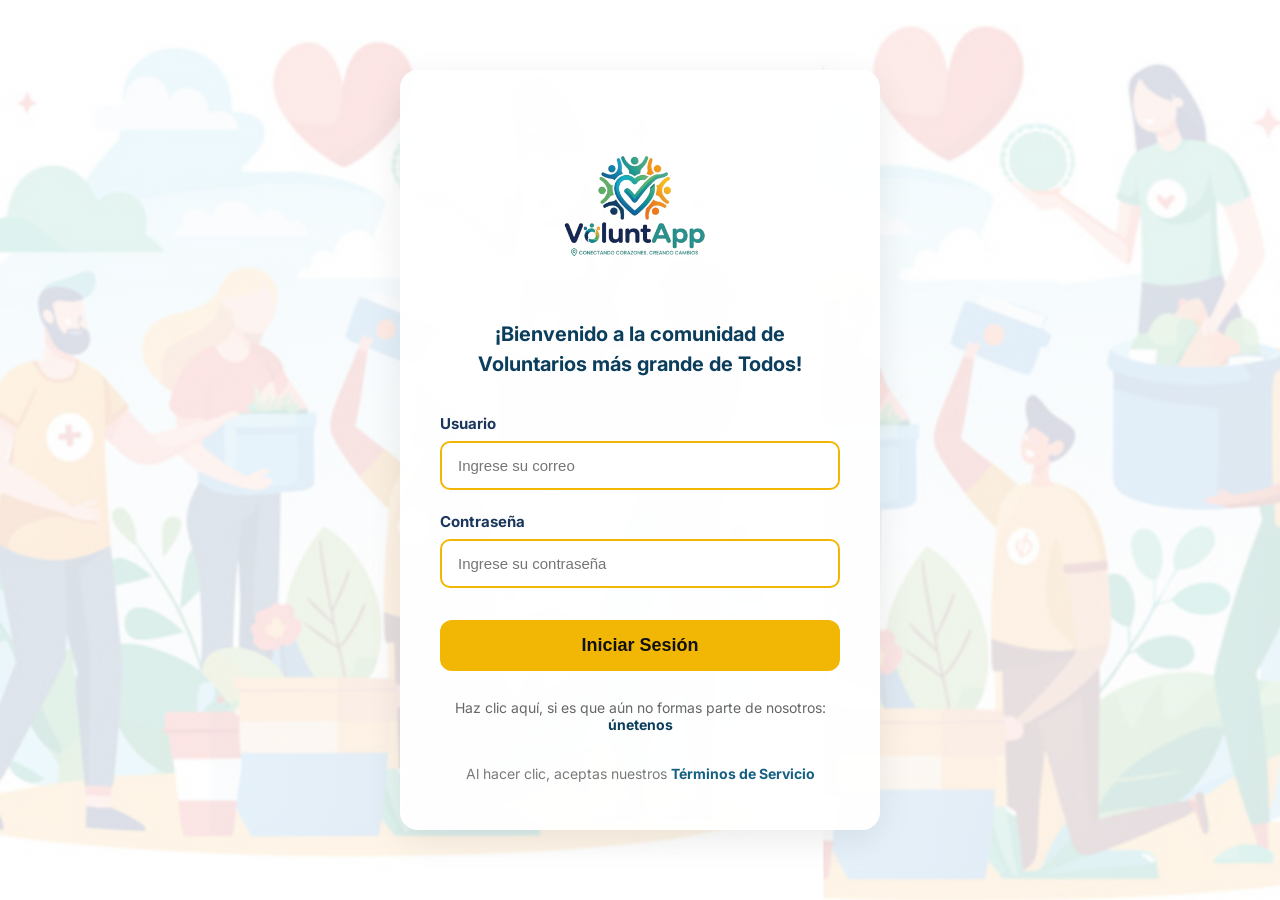
==== frontend/pages/dashboard.html @ 780fa069 "Avance Sprint 2 - login dashboard CRUD voluntarios" ====
<!-- frontend/pages/dashboard.html -->

<!DOCTYPE html>
<html lang="es">
<head>
  <meta charset="UTF-8">
  <meta name="viewport" content="width=device-width, initial-scale=1.0">
  <title>Dashboard Administrador - VoluntApp</title>

  <link href="https://fonts.googleapis.com/css2?family=Inter:wght@400;500;600;700;800&display=swap" rel="stylesheet">

  <style>
    * {
      margin: 0;
      padding: 0;
      box-sizing: border-box;
      font-family: "Inter", sans-serif;
    }

    body {
      background: #f5f7fa;
      color: #1f2937;
    }

    /* TOPBAR */

    .topbar {
      width: 100%;
      height: 85px;
      background: #ffffff;
      display: flex;
      justify-content: space-between;
      align-items: center;
      padding: 0 35px;
      box-shadow: 0 2px 15px rgba(0,0,0,0.05);
    }

    .logo-area {
      display: flex;
      align-items: center;
      gap: 12px;
    }

    .logo-area img {
      width: 50px;
    }

    .logo-area h2 {
      color: #156082;
      font-size: 30px;
      font-weight: 800;
    }

    .top-menu {
      display: flex;
      gap: 30px;
    }

    .top-menu a {
      text-decoration: none;
      color: #374151;
      font-weight: 600;
      font-size: 15px;
    }

    .user-area {
      display: flex;
      align-items: center;
      gap: 18px;
    }

    .user-box {
      display: flex;
      align-items: center;
      gap: 10px;
    }

    .user-box img {
      width: 42px;
      height: 42px;
      border-radius: 50%;
      object-fit: cover;
    }

    .logout-btn {
      background: #f2b705;
      border: none;
      padding: 10px 18px;
      border-radius: 10px;
      font-weight: 700;
      cursor: pointer;
    }

    /* LAYOUT */

    .container {
      display: flex;
      min-height: calc(100vh - 85px);
    }

    /* SIDEBAR */

    .sidebar {
      width: 260px;
      background: #ffffff;
      padding: 30px 20px;
      border-right: 1px solid #e5e7eb;
    }

    .sidebar-menu {
      display: flex;
      flex-direction: column;
      gap: 14px;
    }

    .sidebar-menu a {
      text-decoration: none;
      color: #374151;
      font-weight: 600;
      padding: 14px 16px;
      border-radius: 12px;
      transition: 0.2s;
    }

    .sidebar-menu a:hover {
      background: #e8f4f8;
      color: #156082;
    }

    .active {
      background: #e8f4f8;
      color: #156082 !important;
    }

    /* MAIN */

    .main-content {
      flex: 1;
      padding: 35px;
    }

    .welcome h1 {
      font-size: 34px;
      margin-bottom: 10px;
      color: #111827;
    }

    .welcome p {
      color: #6b7280;
      margin-bottom: 30px;
    }

    /* CARDS */

    .cards {
      display: grid;
      grid-template-columns: repeat(auto-fit, minmax(230px, 1fr));
      gap: 20px;
      margin-bottom: 35px;
    }

    .card {
      background: #ffffff;
      padding: 25px;
      border-radius: 18px;
      box-shadow: 0 5px 18px rgba(0,0,0,0.04);
    }

    .card h3 {
      color: #156082;
      margin-bottom: 10px;
    }

    .card p {
      color: #6b7280;
      line-height: 1.6;
      font-size: 14px;
    }

    /* MODAL */

    .modal {
      display: none;
      position: fixed;
      z-index: 999;
      left: 0;
      top: 0;
      width: 100%;
      height: 100%;
      background: rgba(0,0,0,0.45);
      justify-content: center;
      align-items: center;
    }

    .modal-content {
      background: white;
      width: 90%;
      max-width: 650px;
      border-radius: 18px;
      padding: 35px;
      position: relative;
    }

    .modal-content h2 {
      color: #156082;
      margin-bottom: 10px;
    }

    .modal-content p {
      margin-bottom: 25px;
      color: #555;
    }

    .close-modal {
      position: absolute;
      right: 20px;
      top: 15px;
      font-size: 30px;
      cursor: pointer;
      font-weight: bold;
    }

    .modal-buttons {
      display: grid;
      gap: 15px;
    }

    .modal-buttons button {
      padding: 15px;
      border: none;
      border-radius: 12px;
      background: #156082;
      color: white;
      font-weight: 700;
      cursor: pointer;
    }

    #resultadoVoluntarios {
      margin-top: 25px;
      padding-top: 20px;
      border-top: 1px solid #e5e7eb;
    }
  </style>
</head>
<body>

<header class="topbar">

  <div class="logo-area">
    <img src="../assets/img/logo.png" alt="Logo">
    <h2>VoluntApp</h2>
  </div>

  <nav class="top-menu">
    <a href="#">Inicio</a>
    <a href="#">Voluntarios</a>
    <a href="#">Actividades</a>
    <a href="#">Reportes</a>
  </nav>

  <div class="user-area">

    <div class="user-box">
      <img src="../assets/img/boton.png" alt="Admin">
      <strong id="nombreUsuario">Admin</strong>
    </div>

    <button id="logoutBtn" class="logout-btn">
      Cerrar Sesión
    </button>

  </div>

</header>

<div class="container">

  <aside class="sidebar">

    <div class="sidebar-menu">
      <a href="#" class="active">Inicio</a>
      <a href="#" id="btnVoluntarios">Gestión de Voluntarios</a>
      <a href="#">Campañas</a>
      <a href="#">Actividades</a>
      <a href="#">Inscripciones</a>
      <a href="#">Comentarios</a>
      <a href="#">Configuración</a>
    </div>

  </aside>

  <main class="main-content">

    <section class="welcome">
      <h1 id="bienvenida">
        ¡Bienvenido Administrador!
      </h1>

      <p>
        Aquí puedes gestionar toda la plataforma.
      </p>
    </section>

    <section class="cards">

      <div class="card">
        <h3>Voluntarios</h3>
        <p>Administra voluntarios registrados.</p>
      </div>

      <div class="card">
        <h3>Actividades</h3>
        <p>Gestiona eventos y campañas.</p>
      </div>

      <div class="card">
        <h3>Inscripciones</h3>
        <p>Control de participación.</p>
      </div>

      <div class="card">
        <h3>Reportes</h3>
        <p>Visualiza estadísticas generales.</p>
      </div>

    </section>

  </main>

</div>

<!-- MODAL -->

<div id="modalVoluntarios" class="modal">

  <div class="modal-content">

    <span class="close-modal" id="cerrarModal">&times;</span>

    <h2>Gestión de Voluntarios</h2>
    <p>Seleccione una opción:</p>

    <div class="modal-buttons">

      <button onclick="verVoluntarios()">
        Ver lista de voluntarios
      </button>

      <button onclick="agregarVoluntario()">
        Agregar voluntario
      </button>

      <button onclick="eliminarVoluntario()">
        Eliminar voluntario
      </button>

      <button onclick="verEliminados()">
        Ver voluntarios eliminados
      </button>

    </div>

    <div id="resultadoVoluntarios"></div>

  </div>

</div>

<script src="../assets/js/dashboard.js"></script>

</body>
</html>
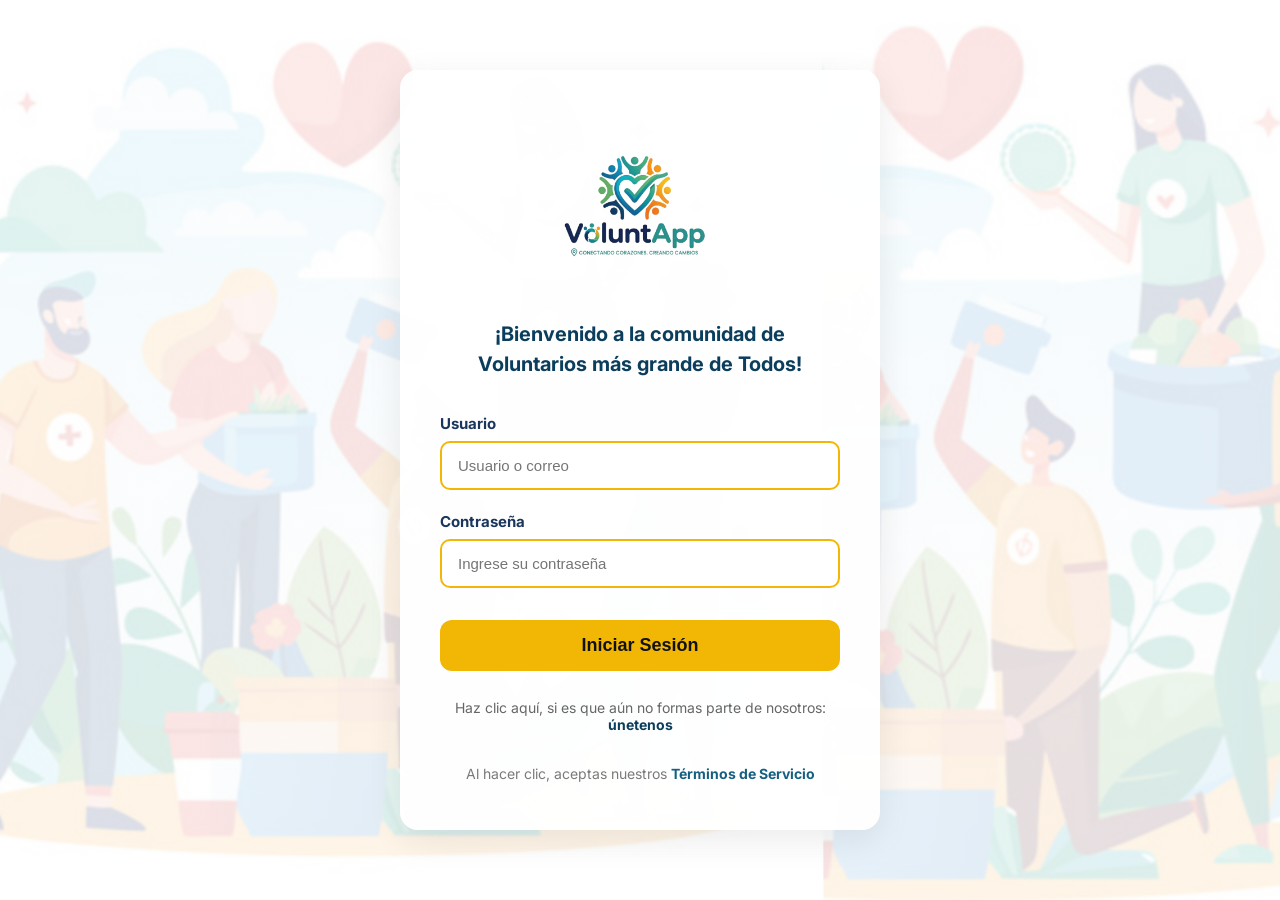
==== commit e35903df: "Mejora visual dashboard y topbar" ====
--- a/frontend/pages/dashboard.html
+++ b/frontend/pages/dashboard.html
@@ -67,6 +67,36 @@
       display: flex;
       align-items: center;
       gap: 18px;
+    }
+    .notification-area {
+     position: relative;
+      font-size: 22px;
+      cursor: pointer;
+    }
+
+    .notification-badge {
+      position: absolute;
+      top: -8px;
+      right: -10px;
+     background: #ef4444;
+      color: white;
+      font-size: 11px;
+      width: 18px;
+      height: 18px;
+      border-radius: 50%;
+      display: flex;
+     align-items: center;
+     justify-content: center;
+     font-weight: 700;
+    }
+
+    .role-box {
+      background: #e8f4f8;
+      color: #156082;
+      padding: 8px 14px;
+      border-radius: 10px;
+      font-size: 13px;
+      font-weight: 700;
     }
 
     .user-box {
@@ -251,12 +281,6 @@
     <h2>VoluntApp</h2>
   </div>
 
-  <nav class="top-menu">
-    <a href="#">Inicio</a>
-    <a href="#">Voluntarios</a>
-    <a href="#">Actividades</a>
-    <a href="#">Reportes</a>
-  </nav>
 
   <div class="user-area">
 
@@ -265,6 +289,24 @@
       <strong id="nombreUsuario">Admin</strong>
     </div>
 
+    <div class="notification-area">
+
+      <span class="notification-icon"> 
+        🔔
+      </span>
+
+      <span class="notification-badge">
+        3
+      </span>
+
+    </div>
+
+    <div class="role-box">
+      <span id="rolUsuario">
+        Administrador
+      </span>
+    </div>
+
     <button id="logoutBtn" class="logout-btn">
       Cerrar Sesión
     </button>
@@ -280,11 +322,11 @@
     <div class="sidebar-menu">
       <a href="#" class="active">Inicio</a>
       <a href="#" id="btnVoluntarios">Gestión de Voluntarios</a>
-      <a href="#">Campañas</a>
-      <a href="#">Actividades</a>
-      <a href="#">Inscripciones</a>
-      <a href="#">Comentarios</a>
-      <a href="#">Configuración</a>
+      <a href="#" id="btnCampanas">Campañas</a>
+      <a href="#" id="btnActividades">Actividades</a>
+      <a href="#" id="btnInscripciones">Inscripciones</a>
+      <a href="#"id="btnComentarios">Comentarios</a>
+      <a href="#"id="btnConfiguracion">Configuración</a>
     </div>
 
   </aside>
@@ -294,34 +336,34 @@
     <section class="welcome">
       <h1 id="bienvenida">
         ¡Bienvenido Administrador!
-      </h1>
+     </h1>
 
       <p>
         Aquí puedes gestionar toda la plataforma.
       </p>
     </section>
 
-    <section class="cards">
+   <section class="cards">
+
+     <div class="card">
+        <h3>Voluntarios</h3>
+        <p id="totalVoluntarios">0</p>
+      </div>
 
       <div class="card">
-        <h3>Voluntarios</h3>
-        <p>Administra voluntarios registrados.</p>
-      </div>
+       <h3>Campañas</h3>
+       <p id="totalCampañas">0</p>
+     </div>
 
       <div class="card">
         <h3>Actividades</h3>
-        <p>Gestiona eventos y campañas.</p>
-      </div>
+       <p id="totalActividades">0</p>
+     </div>
 
       <div class="card">
-        <h3>Inscripciones</h3>
-        <p>Control de participación.</p>
-      </div>
-
-      <div class="card">
-        <h3>Reportes</h3>
-        <p>Visualiza estadísticas generales.</p>
-      </div>
+       <h3>Inscripciones</h3>
+       <p id="totalInscripciones">0</p>
+     </div>
 
     </section>
 
@@ -329,7 +371,7 @@
 
 </div>
 
-<!-- MODAL -->
+<!-- MODAL VOLUNTARIOS-->
 
 <div id="modalVoluntarios" class="modal">
 
@@ -366,7 +408,125 @@
 
 </div>
 
+<!-- MODAL CAMPAÑAS-->
+
+<div id="modalCampanas" class="modal">
+
+  <div class="modal-content">
+
+    <span class="close-modal" id="cerrarModalCampanas">&times;</span>
+
+    <h2>Gestión de Campañas</h2>
+    <p>Seleccione una opción:</p>
+
+    <div class="modal-buttons">
+
+      <button onclick="verCampanas()">
+        Ver campañas
+      </button>
+
+      <button onclick="crearCampana()">
+        Crear campaña
+      </button>
+
+      <button onclick="eliminarCampana()">
+        Eliminar campaña
+      </button>
+
+    </div>
+
+    <div id="resultadoCampanas"></div>
+
+  </div>
+
+</div>
+
+<!-- MODAL ACTIVIDADES-->
+
+<div id="modalActividades" class="modal">
+
+  <div class="modal-content">
+
+    <span class="close-modal" id="cerrarModalActividades">&times;</span>
+
+    <h2>Gestión de Actividades</h2>
+    <p>Seleccione una opción:</p>
+
+    <div class="modal-buttons">
+
+      <button onclick="verActividades()">
+        Ver actividades
+      </button>
+
+      <button onclick="crearActividad()">
+        Crear actividad
+      </button>
+
+      <button onclick="eliminarActividad()">
+        Eliminar actividad
+      </button>
+
+    </div>
+
+    <div id="resultadoActividades"></div>
+
+  </div>
+
+</div>
+
+<!-- MODAL INSCRIPCIONES-->
+
+<div id="modalInscripciones" class="modal">
+
+  <div class="modal-content">
+
+    <span class="close-modal" id="cerrarModalInscripciones">&times;</span>
+
+    <h2>Gestión de Inscripciones</h2>
+    <p>Seleccione una opción:</p>
+
+    <div class="modal-buttons">
+
+      <button onclick="verInscripciones()">
+        Ver inscripciones
+      </button>
+
+      <button onclick="crearInscripcion()">
+        Inscribir voluntario
+      </button>
+
+      <button onclick="eliminarInscripcion()">
+        Cancelar inscripción
+      </button>
+
+    </div>
+
+    <div id="resultadoInscripciones"></div>
+
+  </div>
+
+</div>
+
 <script src="../assets/js/dashboard.js"></script>
+
+<script>
+async function cargarStats() {
+    try {
+        const res = await fetch('http://localhost:3000/dashboard/stats');
+        const data = await res.json();
+
+        document.getElementById('totalVoluntarios').innerText = data.voluntarios;
+        document.getElementById('totalCampañas').innerText = data.campañas;
+        document.getElementById('totalActividades').innerText = data.actividades;
+        document.getElementById('totalInscripciones').innerText = data.inscripciones;
+
+    } catch (error) {
+        console.error('Error cargando stats:', error);
+    }
+}
+
+cargarStats();
+</script>
 
 </body>
 </html>
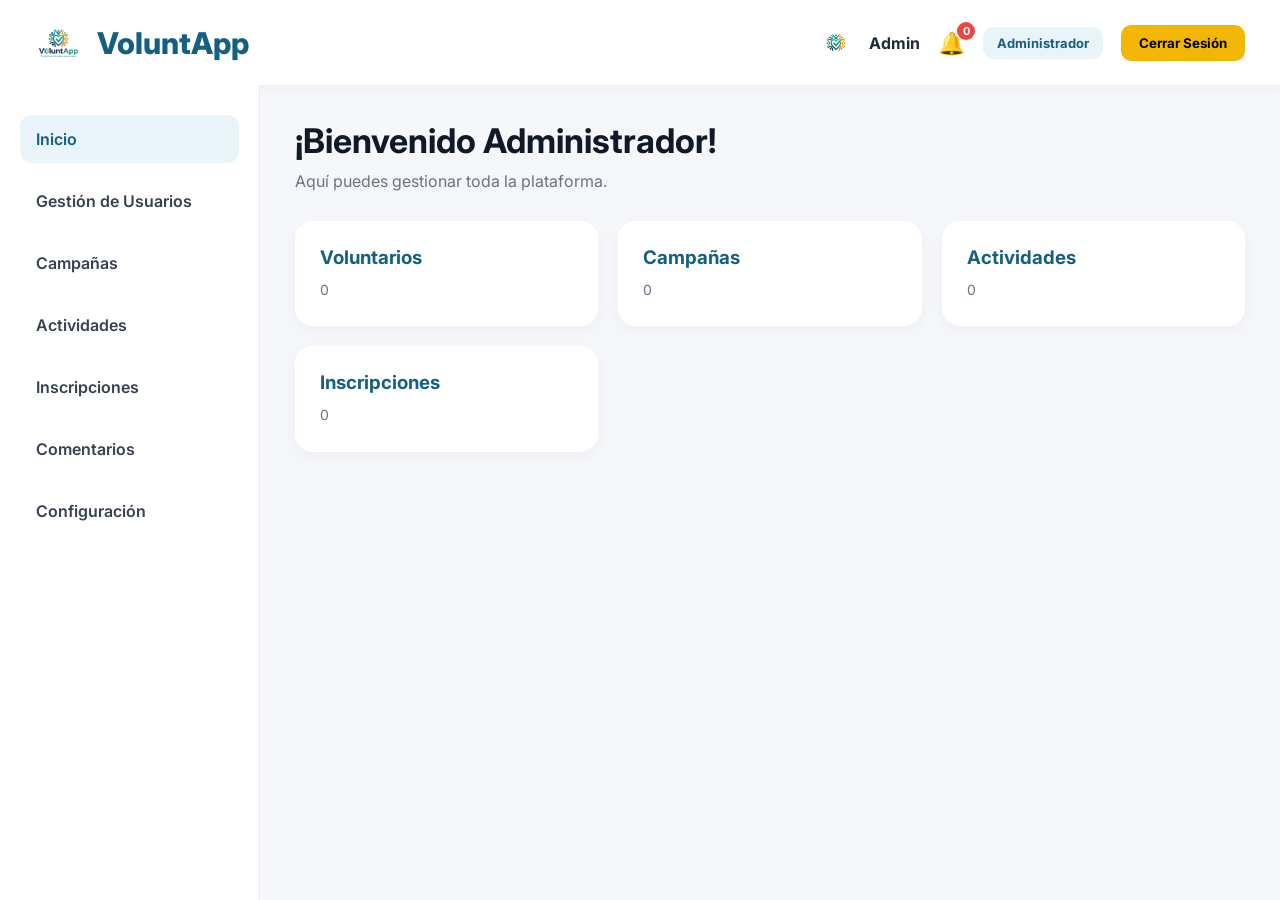
==== commit 57e3ea1e: "Sprint 5 Modulo de Configuracion y Notificaciones" ====
--- a/frontend/pages/dashboard.html
+++ b/frontend/pages/dashboard.html
@@ -9,267 +9,26 @@
 
   <link href="https://fonts.googleapis.com/css2?family=Inter:wght@400;500;600;700;800&display=swap" rel="stylesheet">
 
-  <style>
-    * {
-      margin: 0;
-      padding: 0;
-      box-sizing: border-box;
-      font-family: "Inter", sans-serif;
-    }
-
-    body {
-      background: #f5f7fa;
-      color: #1f2937;
-    }
-
-    /* TOPBAR */
-
-    .topbar {
-      width: 100%;
-      height: 85px;
-      background: #ffffff;
-      display: flex;
-      justify-content: space-between;
-      align-items: center;
-      padding: 0 35px;
-      box-shadow: 0 2px 15px rgba(0,0,0,0.05);
-    }
-
-    .logo-area {
-      display: flex;
-      align-items: center;
-      gap: 12px;
-    }
-
-    .logo-area img {
-      width: 50px;
-    }
-
-    .logo-area h2 {
-      color: #156082;
-      font-size: 30px;
-      font-weight: 800;
-    }
-
-    .top-menu {
-      display: flex;
-      gap: 30px;
-    }
-
-    .top-menu a {
-      text-decoration: none;
-      color: #374151;
-      font-weight: 600;
-      font-size: 15px;
-    }
-
-    .user-area {
-      display: flex;
-      align-items: center;
-      gap: 18px;
-    }
-    .notification-area {
-     position: relative;
-      font-size: 22px;
-      cursor: pointer;
-    }
-
-    .notification-badge {
-      position: absolute;
-      top: -8px;
-      right: -10px;
-     background: #ef4444;
-      color: white;
-      font-size: 11px;
-      width: 18px;
-      height: 18px;
-      border-radius: 50%;
-      display: flex;
-     align-items: center;
-     justify-content: center;
-     font-weight: 700;
-    }
-
-    .role-box {
-      background: #e8f4f8;
-      color: #156082;
-      padding: 8px 14px;
-      border-radius: 10px;
-      font-size: 13px;
-      font-weight: 700;
-    }
-
-    .user-box {
-      display: flex;
-      align-items: center;
-      gap: 10px;
-    }
-
-    .user-box img {
-      width: 42px;
-      height: 42px;
-      border-radius: 50%;
-      object-fit: cover;
-    }
-
-    .logout-btn {
-      background: #f2b705;
-      border: none;
-      padding: 10px 18px;
-      border-radius: 10px;
-      font-weight: 700;
-      cursor: pointer;
-    }
-
-    /* LAYOUT */
-
-    .container {
-      display: flex;
-      min-height: calc(100vh - 85px);
-    }
-
-    /* SIDEBAR */
-
-    .sidebar {
-      width: 260px;
-      background: #ffffff;
-      padding: 30px 20px;
-      border-right: 1px solid #e5e7eb;
-    }
-
-    .sidebar-menu {
-      display: flex;
-      flex-direction: column;
-      gap: 14px;
-    }
-
-    .sidebar-menu a {
-      text-decoration: none;
-      color: #374151;
-      font-weight: 600;
-      padding: 14px 16px;
-      border-radius: 12px;
-      transition: 0.2s;
-    }
-
-    .sidebar-menu a:hover {
-      background: #e8f4f8;
-      color: #156082;
-    }
-
-    .active {
-      background: #e8f4f8;
-      color: #156082 !important;
-    }
-
-    /* MAIN */
-
-    .main-content {
-      flex: 1;
-      padding: 35px;
-    }
-
-    .welcome h1 {
-      font-size: 34px;
-      margin-bottom: 10px;
-      color: #111827;
-    }
-
-    .welcome p {
-      color: #6b7280;
-      margin-bottom: 30px;
-    }
-
-    /* CARDS */
-
-    .cards {
-      display: grid;
-      grid-template-columns: repeat(auto-fit, minmax(230px, 1fr));
-      gap: 20px;
-      margin-bottom: 35px;
-    }
-
-    .card {
-      background: #ffffff;
-      padding: 25px;
-      border-radius: 18px;
-      box-shadow: 0 5px 18px rgba(0,0,0,0.04);
-    }
-
-    .card h3 {
-      color: #156082;
-      margin-bottom: 10px;
-    }
-
-    .card p {
-      color: #6b7280;
-      line-height: 1.6;
-      font-size: 14px;
-    }
-
-    /* MODAL */
-
-    .modal {
-      display: none;
-      position: fixed;
-      z-index: 999;
-      left: 0;
-      top: 0;
-      width: 100%;
-      height: 100%;
-      background: rgba(0,0,0,0.45);
-      justify-content: center;
-      align-items: center;
-    }
-
-    .modal-content {
-      background: white;
-      width: 90%;
-      max-width: 650px;
-      border-radius: 18px;
-      padding: 35px;
-      position: relative;
-    }
-
-    .modal-content h2 {
-      color: #156082;
-      margin-bottom: 10px;
-    }
-
-    .modal-content p {
-      margin-bottom: 25px;
-      color: #555;
-    }
-
-    .close-modal {
-      position: absolute;
-      right: 20px;
-      top: 15px;
-      font-size: 30px;
-      cursor: pointer;
-      font-weight: bold;
-    }
-
-    .modal-buttons {
-      display: grid;
-      gap: 15px;
-    }
-
-    .modal-buttons button {
-      padding: 15px;
-      border: none;
-      border-radius: 12px;
-      background: #156082;
-      color: white;
-      font-weight: 700;
-      cursor: pointer;
-    }
-
-    #resultadoVoluntarios {
-      margin-top: 25px;
-      padding-top: 20px;
-      border-top: 1px solid #e5e7eb;
-    }
+    <head>
+
+      <meta charset="UTF-8">
+      <meta name="viewport" content="width=device-width, initial-scale=1.0">
+
+      <title>
+        Dashboard Administrador - VoluntApp
+      </title>
+
+      <link
+        href="https://fonts.googleapis.com/css2?family=Inter:wght@400;500;600;700;800&display=swap"
+        rel="stylesheet"
+      >
+
+      <link
+        rel="stylesheet"
+        href="../assets/css/dashboard.css"
+      >
+
+    </head>
   </style>
 </head>
 <body>
@@ -291,13 +50,19 @@
 
     <div class="notification-area">
 
-      <span class="notification-icon"> 
-        🔔
-      </span>
-
-      <span class="notification-badge">
-        3
-      </span>
+        <span
+            class="notification-icon"
+            id="btnNotificaciones"
+        >
+            🔔
+        </span>
+
+        <span
+            class="notification-badge"
+            id="contadorNotificaciones"
+        >
+            0
+        </span>
 
     </div>
 
@@ -315,13 +80,46 @@
 
 </header>
 
+<div
+    id="panelNotificaciones"
+    class="hidden"
+    style="
+        position:absolute;
+        top:70px;
+        right:120px;
+        width:350px;
+        background:white;
+        border:1px solid #ddd;
+        border-radius:10px;
+        padding:15px;
+        z-index:9999;
+        box-shadow:0 4px 10px rgba(0,0,0,.15);
+    "
+>
+
+    <h3>
+        Solicitudes de Reactivación
+    </h3>
+
+    <div id="listaNotificaciones">
+
+    </div>
+
+</div>
+
 <div class="container">
 
   <aside class="sidebar">
 
     <div class="sidebar-menu">
-      <a href="#" class="active">Inicio</a>
-      <a href="#" id="btnVoluntarios">Gestión de Voluntarios</a>
+      <a
+          href="#"
+          class="active"
+          id="btnInicio"
+      >
+          Inicio
+      </a>
+      <a href="#" id="btnUsuarios">Gestión de Usuarios</a>
       <a href="#" id="btnCampanas">Campañas</a>
       <a href="#" id="btnActividades">Actividades</a>
       <a href="#" id="btnInscripciones">Inscripciones</a>
@@ -352,7 +150,7 @@
 
       <div class="card">
        <h3>Campañas</h3>
-       <p id="totalCampañas">0</p>
+       <p id="totalCampanas">0</p>
      </div>
 
       <div class="card">
@@ -367,13 +165,318 @@
 
     </section>
 
+    <div id="dynamicContent"></div>
+
+
+      <!-- MODAL NUEVO USUARIO -->
+
+      <div
+          id="modalUsuario"
+          class="modal hidden"
+      >
+
+          <div class="modal-content">
+
+              <div class="modal-header">
+
+                  <h2 id="tituloModalUsuario">
+                      Nuevo Usuario
+                  </h2>
+
+                  <span
+                      class="close-modal"
+                      onclick="cerrarModalUsuario()"
+                  >
+                      ×
+                  </span>
+
+              </div>
+
+              <form id="formNuevoUsuario">
+
+                  <div class="form-grid">
+
+                      <input
+                          type="text"
+                          id="nuevoNombre"
+                          placeholder="Nombre"
+                          required
+                      >
+
+                      <input
+                          type="text"
+                          id="nuevoApellido"
+                          placeholder="Apellido"
+                          required
+                      >
+
+                      <input
+                          type="text"
+                          id="nuevoUsername"
+                          placeholder="Username"
+                          required
+                      >
+
+                      <input
+                          type="email"
+                          id="nuevoEmail"
+                          placeholder="Correo"
+                          required
+                      >
+
+                      <input
+                          type="password"
+                          id="nuevoPassword"
+                          placeholder="Contraseña"
+                      >
+
+                      <div class="restore-password">
+
+                          <label>
+
+                              <input
+                                  type="checkbox"
+                                  id="checkRestaurarPassword"
+                              >
+
+                              Restaurar contraseña
+
+                          </label>
+
+                      </div>
+
+                      <div
+                          id="containerNuevaPassword"
+                          class="hidden"
+                      >
+
+                          <input
+                              type="password"
+                              id="nuevaPasswordEdit"
+                              placeholder="Nueva contraseña"
+                          >
+
+                      </div>
+
+                      <select
+                          id="nuevoRol"
+                          required
+                      >
+                      </select>
+                  </div>
+
+                  <button
+                      type="submit"
+                      class="btn-save"
+                      id="btnGuardarUsuario"
+                  >
+                      Crear Usuario
+                  </button>
+
+              </form>
+
+          </div>
+
+      </div>
+
+      <!-- MODAL CAMPAÑA -->
+
+      <div
+          id="modalCampana"
+          class="modal hidden"
+      >
+
+          <div class="modal-content">
+
+              <div class="modal-header">
+
+                  <h2 id="tituloModalCampana">
+                      Nueva Campaña
+                  </h2>
+
+                  <span
+                      class="close-modal"
+                      onclick="cerrarModalCampana()"
+                  >
+                      ×
+                  </span>
+
+              </div>
+
+              <form id="formCampana">
+
+                  <div class="form-grid">
+
+                      <input
+                          type="text"
+                          id="campanaNombre"
+                          placeholder="Nombre de campaña"
+                          required
+                      >
+
+                      <select
+                          id="campanaResponsable"
+                          required
+                      >
+                      </select>
+
+                      <textarea
+                          id="campanaDescripcion"
+                          placeholder="Descripción"
+                          required
+                      ></textarea>
+
+                      <select
+                          id="campanaEstado"
+                      >
+
+                          <option value="activa">
+                              Activa
+                          </option>
+
+                          <option value="finalizada">
+                              Finalizada
+                          </option>
+
+                      </select>
+
+                      <input
+                          type="date"
+                          id="campanaFechaInicio"
+                          required
+                      >
+
+                      <input
+                          type="date"
+                          id="campanaFechaFin"
+                          required
+                      >
+
+                  </div>
+
+                  <button
+                      type="submit"
+                      class="btn-save"
+                      id="btnGuardarCampana"
+                  >
+                      Crear Campaña
+                  </button>
+
+              </form>
+
+          </div>
+
+      </div>
+
   </main>
 
 </div>
 
+<!-- MODAL ACTIVIDAD -->
+
+<div
+    id="modalActividad"
+    class="modal hidden"
+>
+
+    <div class="modal-content">
+
+        <div class="modal-header">
+
+            <h2 id="tituloModalActividad">
+                Nueva Actividad
+            </h2>
+
+            <span
+                class="close-modal"
+                onclick="cerrarModalActividad()"
+            >
+                ×
+            </span>
+
+        </div>
+
+        <form id="formActividad">
+
+            <div class="form-grid">
+
+                <input
+                    type="text"
+                    id="actividadNombre"
+                    placeholder="Nombre actividad"
+                    required
+                >
+
+                <select
+                    id="actividadCampana"
+                    required
+                >
+                </select>
+
+                <textarea
+                    id="actividadDescripcion"
+                    placeholder="Descripción"
+                    required
+                ></textarea>
+
+                <input
+                    type="text"
+                    id="actividadUbicacion"
+                    placeholder="Ubicación"
+                    required
+                >
+
+                <input
+                    type="date"
+                    id="actividadFecha"
+                    required
+                >
+
+                <input
+                    type="number"
+                    id="actividadCupos"
+                    placeholder="Cupos"
+                    required
+                >
+
+                <select
+                    id="actividadEstado"
+                    required
+                >
+
+                  <option value="pendiente">
+                      Pendiente
+                  </option>
+
+                  <option value="en_curso">
+                      En Curso
+                  </option>
+
+                  <option value="finalizada">
+                      Finalizada
+                  </option>
+
+                </select>
+
+            </div>
+
+            <button
+                type="submit"
+                class="btn-save"
+                id="btnGuardarActividad"
+            >
+                Crear Actividad
+            </button>
+
+        </form>
+
+    </div>
+
+</div>
+
 <!-- MODAL VOLUNTARIOS-->
 
-<div id="modalVoluntarios" class="modal">
+<div id="modalVoluntarios" class="modal hidden">
 
   <div class="modal-content">
 
@@ -410,7 +513,7 @@
 
 <!-- MODAL CAMPAÑAS-->
 
-<div id="modalCampanas" class="modal">
+<div id="modalCampanas" class="modal hidden">
 
   <div class="modal-content">
 
@@ -443,7 +546,7 @@
 
 <!-- MODAL ACTIVIDADES-->
 
-<div id="modalActividades" class="modal">
+<div id="modalActividades" class="modal hidden">
 
   <div class="modal-content">
 
@@ -474,59 +577,8 @@
 
 </div>
 
-<!-- MODAL INSCRIPCIONES-->
-
-<div id="modalInscripciones" class="modal">
-
-  <div class="modal-content">
-
-    <span class="close-modal" id="cerrarModalInscripciones">&times;</span>
-
-    <h2>Gestión de Inscripciones</h2>
-    <p>Seleccione una opción:</p>
-
-    <div class="modal-buttons">
-
-      <button onclick="verInscripciones()">
-        Ver inscripciones
-      </button>
-
-      <button onclick="crearInscripcion()">
-        Inscribir voluntario
-      </button>
-
-      <button onclick="eliminarInscripcion()">
-        Cancelar inscripción
-      </button>
-
-    </div>
-
-    <div id="resultadoInscripciones"></div>
-
-  </div>
-
-</div>
 
 <script src="../assets/js/dashboard.js"></script>
-
-<script>
-async function cargarStats() {
-    try {
-        const res = await fetch('http://localhost:3000/dashboard/stats');
-        const data = await res.json();
-
-        document.getElementById('totalVoluntarios').innerText = data.voluntarios;
-        document.getElementById('totalCampañas').innerText = data.campañas;
-        document.getElementById('totalActividades').innerText = data.actividades;
-        document.getElementById('totalInscripciones').innerText = data.inscripciones;
-
-    } catch (error) {
-        console.error('Error cargando stats:', error);
-    }
-}
-
-cargarStats();
-</script>
 
 </body>
 </html>
--- a/frontend/assets/css/dashboard.css
+++ b/frontend/assets/css/dashboard.css
@@ -0,0 +1,1320 @@
+
+    * {
+      margin: 0;
+      padding: 0;
+      box-sizing: border-box;
+      font-family: "Inter", sans-serif;
+    }
+
+    body {
+      background: #f5f7fa;
+      color: #1f2937;
+    }
+
+    /* TOPBAR */
+
+    .topbar {
+      width: 100%;
+      height: 85px;
+      background: #ffffff;
+      display: flex;
+      justify-content: space-between;
+      align-items: center;
+      padding: 0 35px;
+      box-shadow: 0 2px 15px rgba(0,0,0,0.05);
+    }
+
+    .logo-area {
+      display: flex;
+      align-items: center;
+      gap: 12px;
+    }
+
+    .logo-area img {
+      width: 50px;
+    }
+
+    .logo-area h2 {
+      color: #156082;
+      font-size: 30px;
+      font-weight: 800;
+    }
+
+    .top-menu {
+      display: flex;
+      gap: 30px;
+    }
+
+    .top-menu a {
+      text-decoration: none;
+      color: #374151;
+      font-weight: 600;
+      font-size: 15px;
+    }
+
+    .user-area {
+      display: flex;
+      align-items: center;
+      gap: 18px;
+    }
+    .notification-area {
+     position: relative;
+      font-size: 22px;
+      cursor: pointer;
+    }
+
+    .notification-badge {
+      position: absolute;
+      top: -8px;
+      right: -10px;
+     background: #ef4444;
+      color: white;
+      font-size: 11px;
+      width: 18px;
+      height: 18px;
+      border-radius: 50%;
+      display: flex;
+     align-items: center;
+     justify-content: center;
+     font-weight: 700;
+    }
+
+    .role-box {
+      background: #e8f4f8;
+      color: #156082;
+      padding: 8px 14px;
+      border-radius: 10px;
+      font-size: 13px;
+      font-weight: 700;
+    }
+
+    .user-box {
+      display: flex;
+      align-items: center;
+      gap: 10px;
+    }
+
+    .user-box img {
+      width: 42px;
+      height: 42px;
+      border-radius: 50%;
+      object-fit: cover;
+    }
+
+    .logout-btn {
+      background: #f2b705;
+      border: none;
+      padding: 10px 18px;
+      border-radius: 10px;
+      font-weight: 700;
+      cursor: pointer;
+    }
+
+    /* LAYOUT */
+
+    .container {
+      display: flex;
+      min-height: calc(100vh - 85px);
+    }
+
+    /* SIDEBAR */
+
+    .sidebar {
+      width: 260px;
+      background: #ffffff;
+      padding: 30px 20px;
+      border-right: 1px solid #e5e7eb;
+    }
+
+    .sidebar-menu {
+      display: flex;
+      flex-direction: column;
+      gap: 14px;
+    }
+
+    .sidebar-menu a {
+      text-decoration: none;
+      color: #374151;
+      font-weight: 600;
+      padding: 14px 16px;
+      border-radius: 12px;
+      transition: 0.2s;
+    }
+
+    .sidebar-menu a:hover {
+      background: #e8f4f8;
+      color: #156082;
+    }
+
+    .active {
+      background: #e8f4f8;
+      color: #156082 !important;
+    }
+
+    /* MAIN */
+
+    .main-content {
+      flex: 1;
+      padding: 35px;
+    }
+
+    .welcome h1 {
+      font-size: 34px;
+      margin-bottom: 10px;
+      color: #111827;
+    }
+
+    .welcome p {
+      color: #6b7280;
+      margin-bottom: 30px;
+    }
+
+    /* CARDS */
+
+    .cards {
+      display: grid;
+      grid-template-columns: repeat(auto-fit, minmax(230px, 1fr));
+      gap: 20px;
+      margin-bottom: 35px;
+    }
+
+    .card {
+      background: #ffffff;
+      padding: 25px;
+      border-radius: 18px;
+      box-shadow: 0 5px 18px rgba(0,0,0,0.04);
+    }
+
+    .card h3 {
+      color: #156082;
+      margin-bottom: 10px;
+    }
+
+    .card p {
+      color: #6b7280;
+      line-height: 1.6;
+      font-size: 14px;
+    }
+
+    /* MODAL */
+
+    .modal-content {
+      background: white;
+      width: 90%;
+      max-width: 650px;
+      border-radius: 18px;
+      padding: 35px;
+      position: relative;
+    }
+
+    .modal-content h2 {
+      color: #156082;
+      margin-bottom: 10px;
+    }
+
+    .modal-content p {
+      margin-bottom: 25px;
+      color: #555;
+    }
+
+    .close-modal {
+      position: absolute;
+      right: 20px;
+      top: 15px;
+      font-size: 30px;
+      cursor: pointer;
+      font-weight: bold;
+    }
+
+    .modal-buttons {
+      display: grid;
+      gap: 15px;
+    }
+
+    .modal-buttons button {
+      padding: 15px;
+      border: none;
+      border-radius: 12px;
+      background: #156082;
+      color: white;
+      font-weight: 700;
+      cursor: pointer;
+    }
+
+    #resultadoVoluntarios {
+      margin-top: 25px;
+      padding-top: 20px;
+      border-top: 1px solid #e5e7eb;
+    }
+
+    .usuarios-module {
+      background: white;
+      margin-top: 30px;
+      padding: 25px;
+      border-radius: 20px;
+    }
+
+    .module-header {
+        display: flex;
+        justify-content: space-between;
+        align-items: center;
+        margin-bottom: 25px;
+    }
+
+    .module-header h2 {
+        color: #156082;
+    }
+
+    .btn-add {
+        background: #f4b400;
+        border: none;
+        padding: 12px 18px;
+        border-radius: 10px;
+        font-weight: bold;
+        cursor: pointer;
+    }
+
+    .usuarios-table {
+        width: 100%;
+        border-collapse: collapse;
+    }
+
+    .usuarios-table th {
+        background: #156082;
+        color: white;
+        padding: 14px;
+        text-align: left;
+    }
+
+    .usuarios-table td {
+        padding: 14px;
+        border-bottom: 1px solid #ddd;
+    }
+
+    .btn-editar {
+        background: #156082;
+        color: white;
+        border: none;
+        padding: 8px 12px;
+        border-radius: 8px;
+        margin-right: 5px;
+        cursor: pointer;
+    }
+
+    .btn-eliminar {
+        background: #d9534f;
+        color: white;
+        border: none;
+        padding: 8px 12px;
+        border-radius: 8px;
+        cursor: pointer;
+    }
+
+    .btn-estado {
+        background: #f4b400;
+        color: black;
+        border: none;
+        padding: 8px 12px;
+        border-radius: 8px;
+        cursor: pointer;
+        font-weight: bold;
+    }
+
+
+
+    .filters-container {
+        display: flex;
+        gap: 15px;
+        margin-bottom: 20px;
+        margin-top: 15px;
+    }
+
+    .filters-container input,
+    .filters-container select {
+
+        padding: 10px;
+        border: 1px solid #ccc;
+        border-radius: 10px;
+        font-size: 14px;
+    }
+
+    .modal {
+
+        position: fixed;
+        inset: 0;
+
+        background: rgba(0,0,0,.5);
+
+        display: flex;
+        justify-content: center;
+        align-items: center;
+
+        z-index: 999;
+
+    }
+
+    .hidden {
+        display: none;
+    }
+
+    .modal-content {
+
+        background: white;
+
+        width: 600px;
+
+        border-radius: 20px;
+
+        padding: 30px;
+
+    }
+
+    .modal-header {
+
+        display: flex;
+        justify-content: space-between;
+        align-items: center;
+
+        margin-bottom: 25px;
+
+    }
+
+    .close-modal {
+
+        font-size: 28px;
+        cursor: pointer;
+
+    }
+
+    .form-grid {
+
+        display: grid;
+
+        grid-template-columns:
+            repeat(2, 1fr);
+
+        gap: 15px;
+
+    }
+
+    .form-grid input,
+    .form-grid select {
+
+        padding: 14px;
+
+        border-radius: 10px;
+
+        border: 1px solid #ddd;
+
+    }
+
+    .btn-save {
+
+        margin-top: 25px;
+
+        width: 100%;
+
+        background: #f4b400;
+
+        border: none;
+
+        padding: 14px;
+
+        border-radius: 12px;
+
+        font-weight: bold;
+
+        cursor: pointer;
+
+    }
+
+.btn-inscripto {
+
+    background: #16a34a;
+
+    color: white;
+
+    border: none;
+
+    padding: 8px 14px;
+
+    border-radius: 8px;
+
+    font-weight: bold;
+
+}
+
+.btn-comentario {
+
+    background: #156082;
+
+    color: white;
+
+    border: none;
+
+    padding: 8px 14px;
+
+    border-radius: 8px;
+
+    margin-left: 8px;
+
+    cursor: pointer;
+
+}
+
+.btn-cancelado {
+
+    background: #9ca3af;
+
+    color: white;
+
+    border: none;
+
+    padding: 8px 14px;
+
+    border-radius: 8px;
+
+    font-weight: bold;
+
+    cursor: not-allowed;
+
+}
+
+.form-section {
+
+    background: #f9fafb;
+
+    padding: 20px;
+
+    border-radius: 16px;
+
+    margin-bottom: 25px;
+
+    border: 1px solid #e5e7eb;
+
+}
+
+.form-section h3 {
+
+    margin-bottom: 18px;
+
+    color: #156082;
+
+}
+
+.filter-group {
+
+    display: flex;
+
+    gap: 15px;
+
+    margin-bottom: 20px;
+
+    flex-wrap: wrap;
+
+}
+
+.filter-group input,
+.filter-group select {
+
+    padding: 12px;
+
+    border: 1px solid #d1d5db;
+
+    border-radius: 10px;
+
+    min-width: 220px;
+
+}
+
+.table-container {
+
+    overflow-x: auto;
+
+}
+
+.perfil-grid {
+
+    display: grid;
+
+    grid-template-columns:
+        repeat(
+            auto-fit,
+            minmax(280px, 1fr)
+        );
+
+    gap: 20px;
+
+    margin-top: 25px;
+
+}
+
+.perfil-card {
+
+    background: white;
+
+    border-radius: 12px;
+
+    padding: 20px;
+
+    box-shadow:
+        0 2px 8px
+        rgba(0,0,0,0.05);
+
+}
+
+.perfil-card label {
+
+    display: block;
+
+    color: #6b7280;
+
+    font-size: 14px;
+
+    margin-bottom: 10px;
+
+}
+
+.perfil-row {
+
+    display: flex;
+
+    justify-content: space-between;
+
+    align-items: center;
+
+}
+
+.perfil-row span {
+
+    font-size: 16px;
+
+    font-weight: 600;
+
+    color: #1f2937;
+
+}
+
+.btn-edit {
+
+    background: #156082;
+
+    color: white;
+
+    border: none;
+
+    border-radius: 8px;
+
+    width: 36px;
+
+    height: 36px;
+
+    cursor: pointer;
+
+    transition: 0.2s;
+}
+
+.btn-edit:hover {
+
+    background: #0f4d67;
+
+    transform: scale(1.05);
+
+}
+
+.module-subtitle {
+
+    color: #6b7280;
+
+    margin-bottom: 25px;
+
+}
+
+.stats-grid {
+
+    display: grid;
+
+    grid-template-columns:
+        repeat(
+            auto-fit,
+            minmax(180px, 1fr)
+        );
+
+    gap: 20px;
+
+    margin-top: 30px;
+
+}
+
+.stat-card {
+
+    background: white;
+
+    padding: 20px;
+
+    border-radius: 12px;
+
+    text-align: center;
+
+    box-shadow:
+        0 2px 8px
+        rgba(0,0,0,0.05);
+
+}
+
+.stat-card h3 {
+
+    color: #156082;
+
+    font-size: 32px;
+
+    margin-bottom: 10px;
+
+}
+
+.stat-card p {
+
+    color: #6b7280;
+
+}
+
+.perfil-layout {
+
+    display: grid;
+
+    grid-template-columns: 1fr 1fr;
+
+    gap: 30px;
+
+    margin-top: 25px;
+
+}
+
+.perfil-columna {
+
+    background: white;
+
+    padding: 25px;
+
+    border-radius: 12px;
+
+    box-shadow: 0 2px 8px rgba(0,0,0,.05);
+
+}
+
+.perfil-columna h3 {
+
+    color: #156082;
+
+    margin-bottom: 20px;
+
+}
+
+.perfil-item {
+
+    margin-bottom: 20px;
+
+}
+
+.perfil-item label {
+
+    display: block;
+
+    font-size: 14px;
+
+    color: #6b7280;
+
+    margin-bottom: 6px;
+
+}
+
+.estado-activo {
+
+    color: green;
+
+    font-weight: 600;
+
+}
+
+.password-section {
+
+    margin-top: 30px;
+
+    background: white;
+
+    padding: 25px;
+
+    border-radius: 12px;
+
+    box-shadow: 0 2px 8px rgba(0,0,0,.05);
+
+}
+
+.password-section h3 {
+
+    color: #156082;
+
+    margin-bottom: 20px;
+
+}
+
+.password-grid {
+
+    display: grid;
+
+    grid-template-columns: repeat(3, 1fr);
+
+    gap: 15px;
+
+    margin-bottom: 20px;
+
+}
+
+.password-grid input {
+
+    padding: 12px;
+
+    border: 1px solid #d1d5db;
+
+    border-radius: 8px;
+
+}
+
+@media (max-width: 900px) {
+
+    .perfil-layout {
+
+        grid-template-columns: 1fr;
+
+    }
+
+    .password-grid {
+
+        grid-template-columns: 1fr;
+
+    }
+
+}
+
+.perfil-input-edit {
+
+    width: 70%;
+
+    padding: 8px 12px;
+
+    border: 1px solid #d1d5db;
+
+    border-radius: 8px;
+
+    font-size: 14px;
+
+}
+
+.btn-save-inline,
+.btn-cancel-inline {
+
+    width: 38px;
+
+    height: 38px;
+
+    min-width: 38px;
+
+    border: none;
+
+    border-radius: 8px;
+
+    cursor: pointer;
+
+    display: flex;
+
+    align-items: center;
+
+    justify-content: center;
+
+    font-size: 16px;
+
+    font-weight: bold;
+
+}
+
+.btn-save-inline {
+
+    background: #16a34a;
+
+    color: white;
+
+}
+
+.btn-cancel-inline {
+
+    background: #dc2626;
+
+    color: white;
+
+}
+
+.perfil-edit-container {
+
+    display: flex;
+
+    align-items: center;
+
+    gap: 8px;
+
+}
+
+.actividad-destacada {
+
+    padding: 20px;
+
+    border-left: 5px solid #156082;
+
+    background: #f8fafc;
+
+    border-radius: 12px;
+
+}
+
+.actividad-destacada h3 {
+
+    color: #156082;
+
+    margin-bottom: 10px;
+
+}
+
+.cards-actividades {
+
+    display: grid;
+
+    grid-template-columns:
+        repeat(auto-fit, minmax(250px, 1fr));
+
+    gap: 20px;
+
+    margin-top: 20px;
+
+}
+
+.actividad-card {
+
+    background: white;
+
+    border-radius: 14px;
+
+    padding: 20px;
+
+    box-shadow:
+        0 2px 8px rgba(0,0,0,.05);
+
+    transition: .3s;
+
+}
+
+.actividad-card:hover {
+
+    transform: translateY(-4px);
+
+}
+
+.actividad-card h4 {
+
+    color: #156082;
+
+    margin-bottom: 10px;
+
+}
+
+.filtros-actividades {
+
+    display: flex;
+
+    gap: 15px;
+
+    margin-bottom: 20px;
+
+    flex-wrap: wrap;
+
+}
+
+.filtros-actividades select {
+
+    padding: 10px 15px;
+
+    border: 1px solid #d9d9d9;
+
+    border-radius: 8px;
+
+    background: white;
+
+    min-width: 220px;
+
+    font-size: 14px;
+
+}
+
+.filtros-inscripciones {
+
+    display: flex;
+
+    gap: 15px;
+
+    margin-bottom: 20px;
+
+}
+
+.filtros-inscripciones select {
+
+    min-width: 220px;
+
+    padding: 10px;
+
+    border: 1px solid #d6dbe1;
+
+    border-radius: 8px;
+
+    background: white;
+
+}
+
+.dashboard-grid {
+
+    display: grid;
+
+    grid-template-columns: 1fr 1fr;
+
+    gap: 20px;
+
+    margin-top: 25px;
+
+}
+
+.dashboard-panel {
+
+    background: #fff;
+
+    padding: 20px;
+
+    border-radius: 12px;
+
+    box-shadow: 0 2px 10px rgba(
+        0,
+        0,
+        0,
+        0.08
+    );
+
+    margin-bottom: 20px;
+
+}
+
+.dashboard-panel h3 {
+
+    margin-bottom: 15px;
+
+    color: #2c3e50;
+
+}
+
+.mini-item {
+
+    display: flex;
+
+    justify-content: space-between;
+
+    padding: 10px 0;
+
+    border-bottom: 1px solid #eee;
+
+}
+
+.mini-item:last-child {
+
+    border-bottom: none;
+
+}
+
+.comentario-item {
+
+    padding: 12px 0;
+
+    border-bottom: 1px solid #eee;
+
+}
+
+.comentario-item:last-child {
+
+    border-bottom: none;
+
+}
+
+.comentario-item p {
+
+    margin-top: 5px;
+
+    color: #555;
+
+}
+
+.accordion-item {
+
+    background: white;
+    border-radius: 12px;
+    margin-bottom: 15px;
+    overflow: hidden;
+    box-shadow: 0 2px 8px rgba(0,0,0,.08);
+
+}
+
+.accordion-header {
+
+    width: 100%;
+    padding: 18px 20px;
+    border: none;
+    background: #0d5c86;
+    color: white;
+    font-size: 18px;
+    font-weight: 600;
+    cursor: pointer;
+    text-align: left;
+
+}
+
+.accordion-content {
+
+    display: none;
+    padding: 20px;
+
+}
+
+.accordion-item.active .accordion-content {
+
+    display: block;
+
+}
+
+.configuracion-container {
+
+    display: flex;
+    flex-direction: column;
+    gap: 15px;
+
+}
+
+.accordion-item {
+
+    background: white;
+    border-radius: 14px;
+    overflow: hidden;
+
+    box-shadow:
+        0 2px 10px
+        rgba(0,0,0,.05);
+
+}
+
+.accordion-header {
+
+    width: 100%;
+
+    border: none;
+
+    background: #0d5c86;
+
+    color: white;
+
+    font-size: 18px;
+    font-weight: 600;
+
+    padding: 18px 24px;
+
+    cursor: pointer;
+
+    text-align: left;
+
+    transition: .3s;
+
+}
+
+.accordion-header:hover {
+
+    background: #0b4e71;
+
+}
+
+.accordion-content {
+
+    display: none;
+
+    padding: 24px;
+
+    background: white;
+
+}
+
+.accordion-item.active
+.accordion-content {
+
+    display: block;
+
+}
+
+.config-grid {
+
+    display: grid;
+
+    grid-template-columns:
+        repeat(
+            auto-fit,
+            minmax(280px, 1fr)
+        );
+
+    gap: 20px;
+
+}
+
+.config-grid input,
+.config-grid textarea {
+
+    width: 100%;
+
+    padding: 12px 15px;
+
+    border: 1px solid #dbe4ea;
+
+    border-radius: 10px;
+
+    font-size: 14px;
+
+    background: #f8fafc;
+
+    transition: .2s;
+
+}
+
+.config-grid input:focus,
+.config-grid textarea:focus {
+
+    outline: none;
+
+    border-color: #0d5c86;
+
+    background: white;
+
+}
+
+.config-grid label {
+
+    display: block;
+
+    margin-bottom: 8px;
+
+    font-weight: 600;
+
+    color: #0d5c86;
+
+}
+
+.config-grid > div {
+
+    display: flex;
+
+    flex-direction: column;
+
+}
+
+.config-checks {
+
+    display: grid;
+
+    grid-template-columns:
+        repeat(
+            auto-fit,
+            minmax(250px,1fr)
+        );
+
+    gap: 15px;
+
+}
+
+.config-checks label {
+
+    display: flex;
+
+    align-items: center;
+
+    gap: 10px;
+
+    padding: 12px;
+
+    background: #f8fafc;
+
+    border-radius: 10px;
+
+    border: 1px solid #e7edf2;
+
+    cursor: pointer;
+
+}
+
+.reportes-grid {
+
+    display: flex;
+
+    flex-wrap: wrap;
+
+    gap: 12px;
+
+}
+
+.reportes-grid button {
+
+    min-width: 180px;
+
+    padding: 12px 18px;
+
+    border: none;
+
+    border-radius: 10px;
+
+    font-weight: 600;
+
+    cursor: pointer;
+
+    transition: .2s;
+
+}
+
+.reportes-grid button:hover {
+
+    transform: translateY(-2px);
+
+}
+
+.accordion-content {
+
+    padding: 25px;
+
+    background: white;
+
+}
+
+.accordion-item {
+
+    border-radius: 16px;
+
+    overflow: hidden;
+
+    box-shadow:
+        0 4px 15px
+        rgba(0,0,0,.05);
+
+}
+
+.btn-success {
+
+    background: #28a745 !important;
+
+    color: white !important;
+
+}
